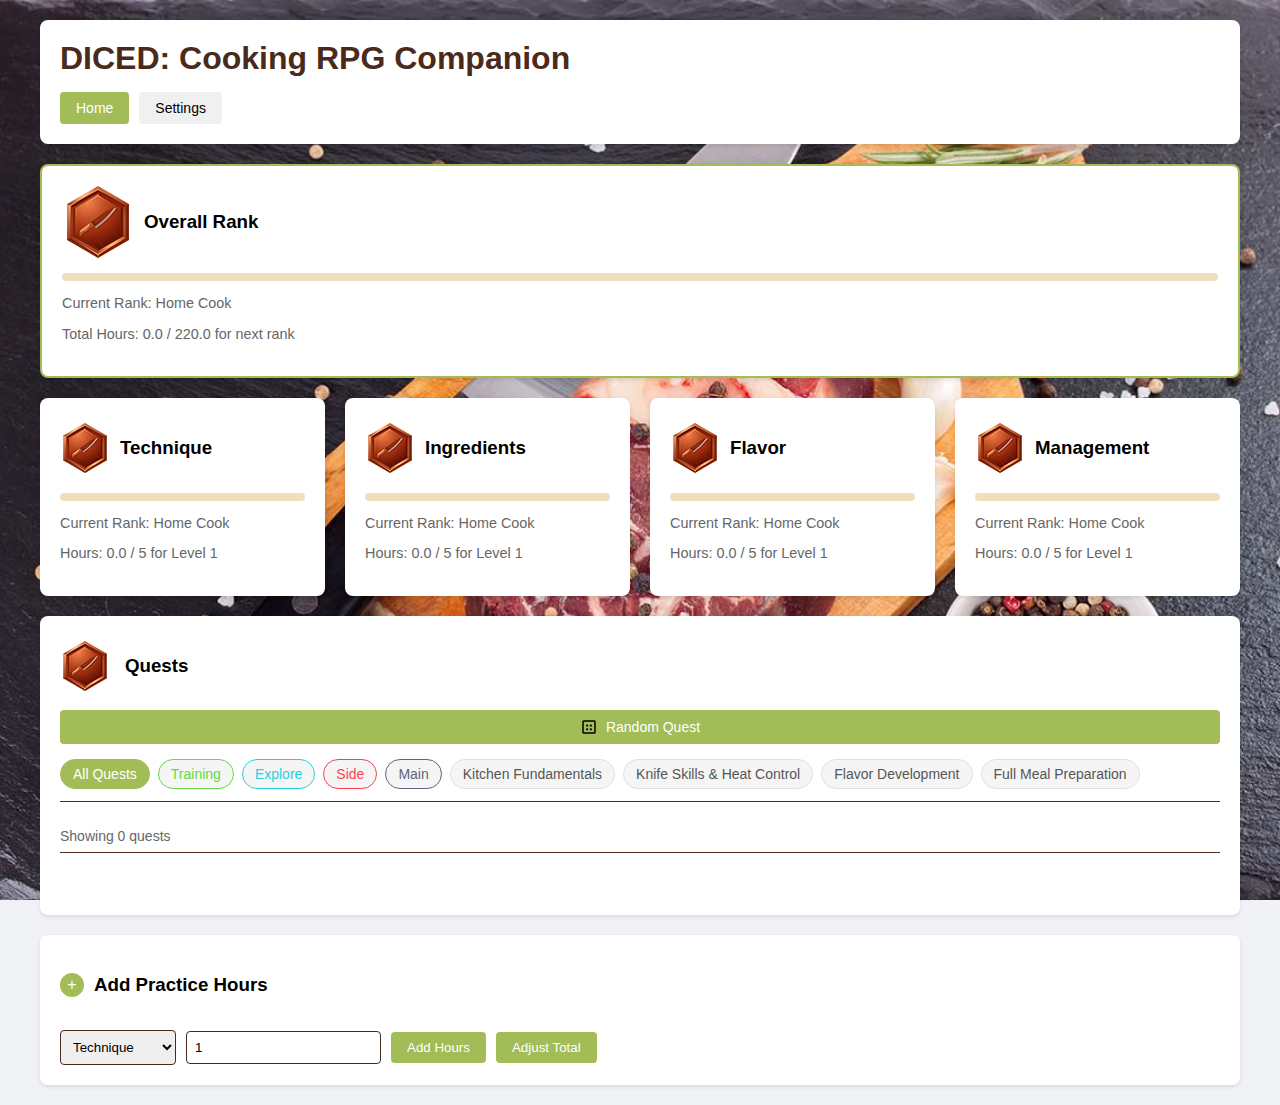
==== index.html @ c658031e "Update index.html" ====
<!DOCTYPE html>
<html lang="en">
<head>
    <meta charset="UTF-8">
    <meta name="viewport" content="width=device-width, initial-scale=1.0">
    <title>DICED: Cooking RPG Companion</title>
    <link rel="stylesheet" href="styles.css">
    <link rel="stylesheet" href="new-styles.css">
    <link rel="manifest" href="manifest.json">
    <meta name="theme-color" content="#A2BC58">
    <meta name="apple-mobile-web-app-capable" content="yes">
    <meta name="apple-mobile-web-app-status-bar-style" content="black-translucent">
</head>
<body>
    <!-- Main Container (Home Page) -->
    <div id="main-container" class="page-container">
        <div class="dashboard">
            <div class="header">
                <h1>DICED: Cooking RPG Companion</h1>
                <!-- Mobile Menu Toggle -->
                <div class="menu-toggle" id="menu-toggle">
                    <svg xmlns="http://www.w3.org/2000/svg" viewBox="0 0 24 24" width="24" height="24">
                        <path d="M3 18h18v-2H3v2zm0-5h18v-2H3v2zm0-7v2h18V6H3z"></path>
                    </svg>
                </div>
                <nav class="main-nav">
                    <button id="nav-home" class="nav-button active" data-route="home">Home</button>
                    <button id="nav-settings" class="nav-button" data-route="settings">Settings</button>
                </nav>
            </div>

            <div class="overall-rank-card">
                <div class="attribute-header">
                    <div class="attribute-icon-overall"></div>
                    <h3>Overall Rank</h3>
                </div>
                <div class="progress-bar">
                    <div class="progress-fill" style="width: 0%"></div>
                </div>
                <div class="stats">
                    <p>Current Rank: <span id="overall-rank">Home Cook (Bronze)</span></p>
                    <p>Total Hours: <span id="overall-hours">0</span> / <span id="overall-next-rank">220</span> for next rank</p>
                </div>
            </div>

            <div class="attributes-grid">
                <div class="attribute-card">
                    <div class="attribute-header">
                        <div class="attribute-icon"></div>
                        <h3>Technique</h3>
                    </div>
                    <div class="progress-bar">
                        <div class="progress-fill" style="width: 25%"></div>
                    </div>
                    <div class="stats">
                        <p>Current Rank: Home Cook</p>
                        <p>Hours: <span id="technique-hours">0</span> / <span id="technique-next-level">5</span> for Level <span id="technique-level">1</span></p>
                    </div>
                </div>

                <div class="attribute-card">
                    <div class="attribute-header">
                        <div class="attribute-icon"></div>
                        <h3>Ingredients</h3>
                    </div>
                    <div class="progress-bar">
                        <div class="progress-fill" style="width: 15%"></div>
                    </div>
                    <div class="stats">
                        <p>Current Rank: Home Cook</p>
                        <p>Hours: <span id="ingredients-hours">0</span> / <span id="ingredients-next-level">5</span> for Level <span id="ingredients-level">1</span></p>
                    </div>
                </div>

                <div class="attribute-card">
                    <div class="attribute-header">
                        <div class="attribute-icon"></div>
                        <h3>Flavor</h3>
                    </div>
                    <div class="progress-bar">
                        <div class="progress-fill" style="width: 35%"></div>
                    </div>
                    <div class="stats">
                        <p>Current Rank: Home Cook</p>
                        <p>Hours: <span id="flavor-hours">0</span> / <span id="flavor-next-level">5</span> for Level <span id="flavor-level">1</span></p>
                    </div>
                </div>

                <div class="attribute-card">
                    <div class="attribute-header">
                        <div class="attribute-icon"></div>
                        <h3>Management</h3>
                    </div>
                    <div class="progress-bar">
                        <div class="progress-fill" style="width: 45%"></div>
                    </div>
                    <div class="stats">
                        <p>Current Rank: Home Cook</p>
                        <p>Hours: <span id="management-hours">0</span> / <span id="management-next-level">5</span> for Level <span id="management-level">1</span></p>
                    </div>
                </div>
            </div>
            
            <!-- Quest System -->
            <div id="quest-system">
                <div class="quest-card">
                    <div class="attribute-header">
                        <div class="attribute-icon quest-emblem"></div>
                        <h3>Quests</h3>
                        <div class="button-group">
                            <button id="random-quest" class="quest-button primary">
                                <svg xmlns="http://www.w3.org/2000/svg" viewBox="0 0 24 24" width="18" height="18" class="button-svg-icon">
                                    <path d="M5 3h14a2 2 0 0 1 2 2v14a2 2 0 0 1-2 2H5a2 2 0 0 1-2-2V5a2 2 0 0 1 2-2zm0 2v14h14V5H5zm4.5 6.5a1.5 1.5 0 1 1 0-3 1.5 1.5 0 0 1 0 3zm5 0a1.5 1.5 0 1 1 0-3 1.5 1.5 0 0 1 0 3zm-5 5a1.5 1.5 0 1 1 0-3 1.5 1.5 0 0 1 0 3zm5 0a1.5 1.5 0 1 1 0-3 1.5 1.5 0 0 1 0 3z"/>
                                </svg>
                                Random Quest
                            </button>
                        </div>
                    </div>
                    <div id="quest-filters" class="filter-container"></div>
                    <div class="content">
                        <div id="quest-list" class="quest-grid">
                            <!-- Quest list will be populated here -->
                            <div class="loading-spinner">Loading quests...</div>
                        </div>
                    </div>
                </div>
            </div>
            
            <div class="add-hours-card">
                <div class="attribute-header">
                    <div class="attribute-icon-else">+</div>
                    <h3>Add Practice Hours</h3>
                </div>
                <div class="input-section">
                    <select id="attribute-select">
                        <option value="technique">Technique</option>
                        <option value="ingredients">Ingredients</option>
                        <option value="flavor">Flavor</option>
                        <option value="management">Management</option>
                    </select>
                    <input type="number" id="hours-input" min="0.5" step="0.5" value="1">
                    <button id="add-hours-button">Add Hours</button>
                    <button id="adjust-hours-button">Adjust Total</button>
                </div>
            </div>
        </div>
    </div>
    
    <!-- Quest Detail Container (Quest Detail Page) -->
    <div id="quest-detail-container" class="page-container hidden">
        <!-- Back button -->
    <div class="back-nav">
        <button id="universal-back-button" class="nav-button">
            <svg viewBox="0 0 24 24" width="24" height="24">
                <path d="M20 11H7.83l5.59-5.59L12 4l-8 8 8 8 1.41-1.41L7.83 13H20v-2z"></path>
            </svg>
            Back
        </button>
    </div>
        <!-- Add breadcrumbs -->
    <div class="breadcrumbs">
        <a href="#home">Home</a> > 
        <span>Quest: <span id="current-quest-name"></span></span>
    </div>
        <!-- Quest detail content will be dynamically loaded here -->
        <div id="current-quest"></div>
        <div class="loading-spinner">Loading quest details...</div>
    </div>
    
    <!-- Settings Container (Settings Page) -->
    <!-- Updated settings container -->
<div id="settings-container" class="page-container hidden">
    <!-- Back button -->
    <div class="back-nav">
        <button id="universal-back-button" class="nav-button">
            <svg viewBox="0 0 24 24" width="24" height="24">
                <path d="M20 11H7.83l5.59-5.59L12 4l-8 8 8 8 1.41-1.41L7.83 13H20v-2z"></path>
            </svg>
            Back
        </button>
    </div>
    
    <!-- Breadcrumbs -->
    <div class="breadcrumbs">
        <a href="#home">Home</a> > 
        <span>Settings</span>
    </div>
    
    <!-- Settings content -->
    <div id="settings-content" class="settings-container">
        <div class="settings-header">
            <h2>Settings</h2>
        </div>
        
        <div class="settings-section">
            <h3>Data Management</h3>
            <div class="settings-options">
                <div class="settings-option">
                    <button id="export-data-button" class="settings-button">
                        <svg viewBox="0 0 24 24" width="24" height="24">
                            <path d="M19 9h-4V3H9v6H5l7 7 7-7zM5 18v2h14v-2H5z"></path>
                        </svg>
                        Export Data
                    </button>
                    <p>Save your progress and quests to a file</p>
                </div>
                
                <div class="settings-option">
                    <button id="import-data-button" class="settings-button">
                        <svg viewBox="0 0 24 24" width="24" height="24">
                            <path d="M9 16h6v-6h4l-7-7-7 7h4v6zm-4 2h14v2H5v-2z"></path>
                        </svg>
                        Import Data
                    </button>
                    <p>Load your progress from a backup file</p>
                </div>
                
                <div class="settings-option danger-zone">
                    <button id="reset-data-button" class="settings-button danger">
                        <svg viewBox="0 0 24 24" width="24" height="24">
                            <path d="M6 19c0 1.1.9 2 2 2h8c1.1 0 2-.9 2-2V7H6v12zM19 4h-3.5l-1-1h-5l-1 1H5v2h14V4z"></path>
                        </svg>
                        Reset All Data
                    </button>
                    <p>WARNING: This will delete all your progress</p>
                </div>
            </div>
        </div>
        
        <div class="settings-section">
            <h3>About</h3>
            <div class="settings-about">
                <div id="version-info" class="settings-info-item">
                    <h4>DICED: Cooking RPG Companion</h4>
                    <p>Version 1.0.0</p>
                </div>
                
                <div id="version-details" class="version-details hidden">
                    <p>A companion app for tracking your cooking RPG progress.</p>
                    <p>Track your cooking skills, complete quests, and level up your culinary expertise!</p>
                    <p>Made with ❤️ by culinary enthusiasts.</p>
                </div>
            </div>
        </div>
    </div>
    
    <!-- Loading spinner -->
    <div class="loading-spinner">Loading settings...</div>
</div>
    
    <!-- Notification Container -->
    <div id="notification-container" class="notification-container"></div>

    <!-- Core Data -->
    <script src="data.js"></script>
    
    <!-- Services -->
    <script src="ConfigService.js"></script>
    <script src="StateService.js"></script>
    <script src="QuestService.js"></script>
    <script src="NotificationService.js"></script>
    <script src="TemplateService.js"></script>
    
    <!-- Views -->
    <script src="QuestListView.js"></script>
    <script src="QuestDetailView.js"></script>
    <script src="AttributeView.js"></script>
    
    <!-- Controllers -->
    <script src="QuestController.js"></script>
    <script src="Router.js"></script>
    
    <!-- Application Entry Point -->
    <script src="main.js"></script>
    
    <!-- Initialize the app -->
    <script>
        document.addEventListener('DOMContentLoaded', () => {
            // Initialize the app controller
            appController.initialize();
            
            // Add event listeners for navigation
            document.getElementById('nav-home')?.addEventListener('click', () => {
                router.navigate('home');
            });
            
            document.getElementById('nav-settings')?.addEventListener('click', () => {
                router.navigate('settings');
            });
        });
    </script>
</body>
</html>
---- styles.css ----
:root {
    --primary-color: #A2BC58;
    --secondary-color: #F1DEBD;
    --border-color: #4A2A1B;
    --notification-bg: rgba(162, 188, 88, 0.95);
    --notification-text: #fff;
}

body {
    font-family: Arial, sans-serif;
    margin: 0;
    padding: 20px;
    background-image: url('./assets/header-bg.jpg');
    background-attachment: fixed;
    background-size: cover;
    background-position: center;
    background-repeat: no-repeat;
    background-color: #f0f2f5;
}

.dashboard {
    max-width: 1200px;
    margin: 0 auto;
    width: 100%
}

#quest-system {
    width: 100%;
}

.header {
    background-color: white;
    padding: 20px;
    border-radius: 8px;
    box-shadow: 0 2px 4px rgba(0,0,0,0.1);
    margin-bottom: 20px;
}

.header h1 {
    position: relative;
    z-index: 1;
    color: #4A2A1B;
    text-shadow: 1px 1px 3px rgba(255, 255, 255, 0.7);
    margin: 0;
}

.overall-rank-card {
    background-color: white;
    padding: 20px;
    border-radius: 8px;
    box-shadow: 0 2px 4px rgba(0,0,0,0.1);
    margin-bottom: 20px;
    border: 2px solid var(--primary-color);
}

.attributes-grid {
    display: grid;
    grid-template-columns: repeat(auto-fit, minmax(250px, 1fr));
    gap: 20px;
    margin-bottom: 20px;
}

.attribute-card {
    background-color: white;
    padding: 20px;
    border-radius: 8px;
    box-shadow: 0 2px 4px rgba(0,0,0,0.1);
}

.attribute-header {
    display: flex;
    align-items: center;
    gap: 10px;
    margin-bottom: 15px;
}

.attribute-icon {
    width: 50px;
    height: 50px;
    background-image: url('./assets/icon-50x50.png');
    display: flex;
    align-items: center;
    justify-content: center;
    color: white;
}

.attribute-icon-overall {
    width: 72px;
    height: 72px;
    background-image: url('./assets/icon-72x72.png');
    display: fixed;
    align-items: center;
    justify-content: center;
    color: white;
}

.attribute-icon-else {
    width: 24px;
    height: 24px;
    background-color: var(--primary-color);
    border-radius: 50%;
    display: flex;
    align-items: center;
    justify-content: center;
    color: white;
}

.progress-bar {
    width: 100%;
    height: 8px;
    background-color: var(--secondary-color);
    border-radius: 4px;
    margin: 10px 0;
    overflow: hidden;
}

.progress-fill {
    height: 100%;
    background-color: var(--primary-color);
    transition: width 0.3s ease;
}

.stats {
    font-size: 0.9em;
    color: #666;
}

.quest-icon {
    width: 50px;
    height: 50px;
    background-image: url('./assets/icon-50x50.png');
    display: flex;
    align-items: center;
    justify-content: center;
    color: white;
}

.quest-emblem {
    width: 50px;
    height: 50px;
    background-image: url('./assets/icon-50x50.png');
    display: flex;
    align-items: center;
    justify-content: center;
}

.add-hours-card {
    background-color: white;
    padding: 20px;
    border-radius: 8px;
    box-shadow: 0 2px 4px rgba(0,0,0,0.1);
    margin-top: 20px;
}

.add-hours-card .input-section {
    display: flex;
    gap: 10px;
    align-items: center;
    flex-wrap: wrap;
}

.add-hours-card input,
.add-hours-card select {
    padding: 8px;
    border: 1px solid var(--border-color);
    border-radius: 4px;
}

.add-hours-card button {
    padding: 8px 16px;
    background-color: var(--primary-color);
    color: white;
    border: none;
    border-radius: 4px;
    cursor: pointer;
}

.add-hours-card button:hover {
    opacity: 0.9;
}

.gated-warning {
    color: #e67e22;
    font-size: 0.8em;
    margin-top: 8px;
    padding: 4px;
    background-color: #fff3e0;
    border-radius: 4px;
}

@media (max-width: 768px) {
    .attributes-grid {
        grid-template-columns: 1fr;
    }
    
    .add-hours-card .input-section {
        flex-direction: column;
        align-items: stretch;
    }
}

/* Quest System Styles */
#quest-list {
    width: 100%;
    display: block;
}

.quest-card {
    background-color: white;
    padding: 20px;
    border-radius: 8px;
    box-shadow: 0 2px 4px rgba(0,0,0,0.1);
    margin-bottom: 20px;
}

.quest-card .header {
    display: none;
}

.quest-card .attribute-header {
    display: flex;
    align-items: center;
    width: 100%;
    margin-bottom: 15px;
    padding: 0;
    background: none;
    box-shadow: none;
}

.quest-card .attribute-header h3 {
    margin-right: auto;
    flex-shrink: 0;
}

.quest-card .attribute-header .button-group {
    display: flex;
    gap: 10px;
    margin-left: auto;
}

.quest-card .attribute-header {
    flex-wrap: wrap;
    gap: 15px;
}

.quest-card .attribute-header h3 {
    display: inline-flex;
    align-items: center;
    margin-right: 0;
}

.quest-card .attribute-header .button-group {
    margin-left: 0;
    width: 100%;
    order: 2;
    justify-content: space-between;
}

.quest-card .attribute-header .button-group .quest-button {
    flex-grow: 1;
    text-align: center;
    justify-content: center;
}

.quest-card .header:before {
    display: none;
}

.quest-card .button-group {
    display: flex;
    gap: 10px;
}

.quest-button {
    display: flex;
    align-items: center;
    gap: 8px;
    padding: 8px 16px;
    border-radius: 4px;
    border: none;
    cursor: pointer;
    font-size: 14px;
    transition: background-color 0.2s;
}

.quest-button.primary {
    background-color: var(--primary-color);
    color: white;
}

.quest-button.secondary {
    background-color: #f0f0f0;
    color: #333;
}

.quest-button:hover {
    opacity: 0.9;
}

.quest-icon {
    fill: currentColor;
}

.quest-grid {
    display: grid;
  grid-template-columns: repeat(auto-fill, minmax(300px, 1fr));
  gap: 20px; /* Increase gap between cards */
  width: 100%;
  padding: 10px 0; /* Add some vertical padding */
}

.quest-item {
  width: 100%;
  box-sizing: border-box;
  padding: 16px; /* Increase internal padding */
  border-radius: 8px; /* Rounded corners */
  transition: transform 0.2s, box-shadow 0.2s;
  border: 1px solid #ddd;
  height: 100%; /* Make all cards same height in row */
  display: flex;
  flex-direction: column;
}

/* Quest type color indicators */
.quest-item {
    width: 100%;
    position: relative;
    padding-top: 6px;
    overflow: hidden;
}

.quest-type-banner {
    position: absolute;
    top: 0;
    left: 0;
    right: 0;
    height: 6px;
}

.quest-content {
    padding: 12px 8px;
  flex-grow: 1; /* Allow content to expand */
  display: flex;
  flex-direction: column;
}

.quest-content h4 {
  margin-top: 0;
  margin-bottom: 12px;
  font-size: 18px;
  color: #4A2A1B;
}

.quest-content p {
  margin-bottom: 16px;
  flex-grow: 1; /* Push details to bottom */
  color: #666;
}

.quest-type-banner-large {
    height: 8px;
  margin: -20px -20px 16px -20px; /* Adjust margins to match padding */
  border-top-left-radius: 8px;
  border-top-right-radius: 8px;
}

.quest-type-text {
    font-weight: 600;
}

/* Update the filter button colors to match quest types */
.filter-button[data-type="Training"] {
    border-color: #64D949;
    color: #64D949;
}
.filter-button[data-type="Training"].active {
    background-color: #64D949;
    color: white;
}

.filter-button[data-type="Main"] {
    border-color: #5F647C;
    color: #5F647C;
}
.filter-button[data-type="Main"].active {
    background-color: #5F647C;
    color: white;
}

.filter-button[data-type="Side"] {
    border-color: #FE3E53;
    color: #FE3E53;
}
.filter-button[data-type="Side"].active {
    background-color: #FE3E53;
    color: white;
}

.filter-button[data-type="Explore"] {
    border-color: #23D2E2;
    color: #23D2E2;
}
.filter-button[data-type="Explore"].active {
    background-color: #23D2E2;
    color: white;
}

.quest-item:hover {
    background-color: #f5f5f5;
    transform: translateY(-3px);
  box-shadow: 0 4px 8px rgba(0,0,0,0.1);
}

.quest-details {
  background-color: white;
  border: 1px solid var(--border-color);
  border-radius: 8px;
  padding: 20px;
  width: 100%;
  box-sizing: border-box;
  display: flex;
  flex-direction: column;
  gap: 16px;
}

.quest-details span {
  font-size: 14px;
  color: #555;
  padding: 3px 6px;
  background-color: #f5f5f5;
  border-radius: 4px;
}

/* Quest header in detail view */
.quest-header {
  display: flex;
  justify-content: space-between;
  align-items: flex-start;
  flex-wrap: wrap;
  gap: 16px;
  width: 100%;
}

.quest-header h4 {
  margin-top: 0;
  margin-bottom: 8px;
  font-size: 24px;
  color: #4A2A1B;
}

/* Fix the container that holds the expanded view */
#current-quest {
  width: 100%;
  box-sizing: border-box;
}

/* Fix action buttons */
.quest-details .mt-6 {
  margin-top: 24px;
  display: flex;
  justify-content: space-between;
  width: 100%;
}

.quest-dice-required {
  background-color: #fff3e0;
  color: #e67e22;
  padding: 12px;
  border-radius: 8px;
  display: flex;
  align-items: center;
  gap: 8px;
  font-size: 14px;
}

.quest-focus-grid {
    display: grid;
  grid-template-columns: repeat(auto-fit, minmax(200px, 1fr));
  gap: 16px;
  margin-top: 16px;
  width: 100%;
}

.focus-box {
    padding: 16px;
  border-radius: 8px;
  box-shadow: 0 2px 4px rgba(0,0,0,0.05);
}

.focus-box.primary {
    background-color: #e3f2fd;
}

.focus-box.secondary {
    background-color: #f1f8e9;
}

.hidden {
    display: none;
}

@media (max-width: 768px) {
    .quest-card .header {
        flex-direction: column;
        align-items: stretch;
        gap: 10px;
    }
    
    .quest-focus-grid {
        grid-template-columns: 1fr;
    }
}

.quest-item.completed {
    border-left: 3px solid #A2BC58;
}

.completion-badge {
    display: flex;
    align-items: center;
    gap: 4px;
    color: #ffffff;
    background-color: #a2bc58;
    padding: 4px 8px;
    border-radius: 12px;
    font-size: 12px;
}

.completion-count {
    color: #A2BC58;
    font-weight: 600;
}

.completed-text {
    color: #0E7C7B;
    font-size: 0.9em;
}

/* Quest filter styles */
.filter-container {
    width: 100%;
    display: flex;
    flex-wrap: wrap;
    gap: 8px;
    margin-bottom: 16px;
    padding-bottom: 12px;
    border-bottom: 1px solid var(--border-color);
}

.filter-button {
    padding: 6px 12px;
    background-color: #f5f5f5;
    border: 1px solid #e0e0e0;
    border-radius: 16px;
    font-size: 14px;
    color: #555;
    cursor: pointer;
    transition: all 0.2s;
}

.filter-button:hover {
    background-color: #e8e8e8;
}

.filter-button.active {
    background-color: var(--primary-color);
    border-color: var(--primary-color);
    color: white;
}

.empty-state {
    text-align: center;
    padding: 30px;
    color: #666;
    font-style: italic;
}

/* Compact Quest List Styles */
.quest-list-header {
    display: block;
    margin-bottom: 12px;
    padding-bottom: 8px;
    border-bottom: 1px solid var(--border-color);
    text-align: left;
}

.quest-list-counts {
    font-size: 14px;
    color: #666;
    display: block;
    width: 100%;
}

.quest-list-compact {
    display: block;
    /*flex-direction: column;*/
    gap: 8px;
    width: 100%;
}

.quest-list-item {
    width: 100%;
    box-sizing: border-box;
    border: 1px solid var(--border-color);
    border-radius: 6px;
    margin-bottom: 8px;
    overflow: hidden;
    background-color: white;
    transition: all 0.3s ease;
}

.quest-list-item.expanded {
    box-shadow: 0 4px 6px rgba(0, 0, 0, 0.1);
}

.quest-item-header {
    display: flex;
    cursor: pointer;
    transition: background-color 0.2s;
}

.quest-item-header:hover {
    background-color: #f5f5f5;
}

.quest-details-expanded {
    padding: 16px;
    border-top: 1px solid var(--border-color);
    background-color: #f9fafb;
}

.quest-list-item .quest-item-color {
    width: 6px;
    min-height: 100%;
}

.quest-list-item:hover {
    border-color: var(--primary-color);
    box-shadow: 0 2px 4px rgba(0,0,0,0.05);
}

.quest-list-item.completed {
    background-color: #f9fafb;
}

.quest-item-content {
    flex: 1;
    padding: 10px 12px;
    display: flex;
    flex-direction: column;
    gap: 4px;
}

.quest-item-main {
    display: flex;
    justify-content: space-between;
    align-items: center;
}

.quest-item-name {
    font-weight: 600;
    font-size: 15px;
}

.quest-item-type {
    font-size: 12px;
    padding: 2px 8px;
    border-radius: 10px;
    background-color: #f3f4f6;
    color: #666;
}

.quest-item-details {
    display: flex;
    align-items: center;
    gap: 8px;
    font-size: 12px;
    color: #666;
}

.quest-dice-pill,
.quest-completion-pill {
    display: inline-flex;
    align-items: center;
    font-size: 11px;
    padding: 2px 6px;
    border-radius: 10px;
}

.quest-dice-pill {
    background-color: #fff3e0;
    color: #e67e22;
}

.quest-completion-pill {
    background-color: #e6f7ef;
    color: #10b981;
}

.see-more-container {
    text-align: center;
    margin-top: 16px;
    padding-top: 12px;
    border-top: 1px solid var(--border-color);
    width: 100%;
}

.see-more-button {
    background-color: #f9fafb;
    border: 1px solid var(--border-color);
    padding: 8px 16px;
    border-radius: 20px;
    font-size: 14px;
    color: #666;
    cursor: pointer;
    transition: all 0.2s;
}

.see-more-button:hover {
    background-color: #f3f4f6;
    color: #333;
}

.notification {
    position: fixed;
    bottom: 20px;
    right: 20px;
    padding: 15px 25px;
    background-color: var(--notification-bg);
    color: var(--notification-text);
    border-radius: 8px;
    box-shadow: 0 2px 10px rgba(0,0,0,0.1);
    z-index: 1000;
    animation: slideIn 0.3s ease-out;
}

@keyframes slideIn {
    from {
        transform: translateY(100%);
        opacity: 0;
    }
    to {
        transform: translateY(0);
        opacity: 1;
    }
}

/* Quest Completion Styles */
.quest-completion {
    background-color: white;
    padding: 20px;
    border-radius: 8px;
    border: 2px solid var(--primary-color);
}

.completion-assessment {
    margin: 20px 0;
}

.completion-options {
    display: flex;
    flex-direction: column;
    gap: 12px;
    margin-top: 15px;
}

.completion-option {
    display: flex;
    align-items: center;
    padding: 10px;
    border: 1px solid #ddd;
    border-radius: 6px;
    cursor: pointer;
}

.completion-option:hover {
    background-color: #f9f9f9;
}

.completion-option input {
    margin-right: 10px;
}

.completion-notes {
width: 100%; /* Take full width of parent */
box-sizing: border-box; / Include padding and border in width calculation */
}

.completion-notes textarea {
width: 100%; /* Fill entire width of parent container */
max-width: 100%; /* Prevent horizontal overflow */
min-height: 100px; /* Consistent minimum height */
box-sizing: border-box; /* Include padding and border in width calculation */
padding: 10px;
border: 1px solid #ddd;
border-radius: 6px;
resize: vertical; /* Allow vertical resizing */
overflow-x: hidden; /* Prevent horizontal scrolling */
word-wrap: break-word; /* Wrap long words */
}

.completion-actions {
    display: flex;
    justify-content: space-between;
    margin-top: 20px;
}

/* Cooking Mode Styles */
.cooking-mode {
    background-color: white;
    padding: 20px;
    border-radius: 8px;
    border: 2px solid var(--primary-color);
}

.cooking-header {
    margin-bottom: 20px;
}

.roll-results {
    background-color: #f9f9f9;
    padding: 15px;
    border-radius: 6px;
    margin-bottom: 20px;
}

.roll-results ul {
    margin: 10px 0 0;
    padding-left: 20px;
}

.cooking-steps {
    display: flex;
    flex-direction: column;
    gap: 20px;
    margin: 20px 0;
}

.cooking-step {
    padding: 15px;
    border: 1px solid #ddd;
    border-radius: 6px;
    background-color: #f9f9f9;
}

.cooking-step h4 {
    margin-top: 0;
    margin-bottom: 10px;
    color: var(--border-color);
}

.cooking-step ul {
    margin: 0;
    padding-left: 20px;
}

.cooking-actions {
    display: flex;
    justify-content: space-between;
    margin-top: 20px;
}

/* Quest Reflection Styles */
.quest-reflection {
    background-color: white;
    padding: 20px;
    border-radius: 8px;
    border: 2px solid var(--primary-color);
}

.quest-rewards, .newly-unlocked {
    margin: 20px 0;
    padding: 15px;
    background-color: #f9f9f9;
    border-radius: 6px;
}

.quest-rewards h4, .newly-unlocked h4 {
    margin-top: 0;
    margin-bottom: 10px;
    color: var(--border-color);
}

.reflection-actions {
    display: flex;
    justify-content: center;
    margin-top: 30px;
}

/* Dice Features */
.dice-roll-section {
    margin: 20px 0;
    padding: 15px;
    background-color: #f9f9f9;
    border-radius: 6px;
    border: 1px dashed var(--primary-color);
}

.dice-roll-section h4 {
    margin-top: 0;
    margin-bottom: 10px;
    color: var(--border-color);
}

.dice-results {
    list-style-type: none;
    padding: 0;
    margin: 10px 0 0;
}

.dice-results li {
    padding: 8px 0;
    border-bottom: 1px solid #eee;
}

.dice-results li:last-child {
    border-bottom: none;
}

.dice-required {
    display: inline-flex;
    align-items: center;
    font-size: 11px;
    padding: 2px 6px;
    border-radius: 10px;
    background-color: #fff3e0;
    color: #e67e22;
    margin-left: 8px;
}

/* Enhanced quest detail styles */
.detailed-quest-content {
  margin-top: 20px;
  border-top: 1px solid #e0e0e0;
  padding-top: 20px;
}

.quest-section {
  margin-bottom: 24px;
  border: 1px solid #e0e0e0;
  border-radius: 8px;
  overflow: hidden;
}

.section-header {
  background-color: #f5f5f5;
  padding: 12px 16px;
  font-size: 16px;
  margin: 0;
  cursor: pointer;
  position: relative;
  display: flex;
  align-items: center;
  justify-content: space-between;
}

.section-header::after {
  content: "▼";
  font-size: 12px;
  transition: transform 0.3s;
}

.section-header.collapsed::after {
  transform: rotate(-90deg);
}

.section-content {
  padding: 16px;
  border-top: 1px solid #e0e0e0;
  max-height: 800px;
  overflow: auto;
  transition: max-height 0.3s, opacity 0.3s;
}

.section-content.collapsed {
  max-height: 0;
  padding: 0 16px;
  opacity: 0;
  overflow: hidden;
}

.objective-list li,
.equipment-list li,
.tips-list li {
  margin-bottom: 8px;
}

.content-section {
  margin-bottom: 20px;
}

.content-section-title {
  font-size: 18px;
  font-weight: 600;
  margin-bottom: 12px;
  color: var(--primary-color);
}

.content-subsection {
  margin-bottom: 16px;
  padding-left: 16px;
  border-left: 3px solid #e0e0e0;
}

.subsection-title {
  font-size: 16px;
  margin-bottom: 8px;
  font-weight: 600;
}

.subsection-content {
  line-height: 1.5;
}

.exercise {
  background-color: #f9f9f9;
  border-radius: 6px;
  padding: 16px;
  margin-bottom: 16px;
}

.exercise-title {
  font-size: 16px;
  margin-bottom: 12px;
}

.exercise-steps {
  padding-left: 24px;
}

.exercise-steps li {
  margin-bottom: 8px;
}

.checklist {
  display: flex;
  flex-direction: column;
  gap: 8px;
}

.checklist-item {
  display: flex;
  align-items: center;
  gap: 8px;
}

.checklist-checkbox {
  width: 18px;
  height: 18px;
}

/* Cooking mode enhancements */
.cooking-steps-container {
  display: flex;
  margin: 24px 0;
  border: 1px solid #e0e0e0;
  border-radius: 8px;
  overflow: hidden;
}

.cooking-steps-nav {
  width: 30%;
  min-width: 180px;
  background-color: #f5f5f5;
  border-right: 1px solid #e0e0e0;
}

.step-nav-item {
  padding: 16px;
  border-bottom: 1px solid #e0e0e0;
  display: flex;
  align-items: center;
  gap: 12px;
  cursor: pointer;
  transition: background-color 0.2s;
}

.step-nav-item:hover {
  background-color: #ebebeb;
}

.step-nav-item.active {
  background-color: #e0e0e0;
  font-weight: 600;
}

.step-number {
  width: 28px;
  height: 28px;
  background-color: var(--primary-color);
  color: white;
  border-radius: 50%;
  display: flex;
  align-items: center;
  justify-content: center;
  font-weight: 600;
}

.cooking-steps-content {
  flex: 1;
  padding: 20px;
}

.cooking-step {
  animation: fadeIn 0.3s;
}

.step-instructions {
  margin: 20px 0;
}

.instruction-item {
  display: flex;
  align-items: flex-start;
  gap: 12px;
  margin-bottom: 16px;
}

.instruction-checkbox {
  margin-top: 4px;
}

.instruction-text {
  flex: 1;
}

.next-step-button,
.prev-step-button {
  margin-top: 16px;
}

/* Completion screen enhancements */
.completion-checklist {
  margin: 24px 0;
  background-color: #f9f9f9;
  padding: 16px;
  border-radius: 8px;
}

.checklist-review {
  display: flex;
  flex-direction: column;
  gap: 12px;
  margin-top: 16px;
}

.checklist-review-item {
  display: flex;
  align-items: center;
  gap: 8px;
}

@keyframes fadeIn {
  from { opacity: 0; }
  to { opacity: 1; }
}

.quest-screen-actions {
display: flex;
justify-content: space-between;
align-items: center;
margin-top: 20px;
width: 100%;
}
/* Ensure buttons have consistent styling */
.quest-screen-actions .quest-button.secondary {
background-color: #f0f0f0;
color: #333;
padding: 8px 16px;
border-radius: 4px;
border: none;
cursor: pointer;
font-size: 14px;
transition: background-color 0.2s;
}
.quest-screen-actions .quest-button.primary {
background-color: var(--primary-color);
color: white;
padding: 8px 16px;
border-radius: 4px;
border: none;
cursor: pointer;
font-size: 14px;
transition: background-color 0.2s;
}

@media (max-width: 768px) {
.cooking-steps-container {
flex-direction: column; / Stack steps vertically */
}

.cooking-steps-nav {
    width: 100%; /* Full width for navigation */
    border-right: none; /* Remove right border */
    border-bottom: 1px solid #e0e0e0; /* Add bottom border for separation */
    display: flex;
    flex-wrap: wrap; /* Allow steps to wrap if many */
    max-height: none; /* Remove any height restrictions */
}

.step-nav-item {
    flex: 1 1 auto; /* Allow items to grow and wrap */
    min-width: 150px; /* Minimum width for touch targets */
    border-bottom: 1px solid #e0e0e0;
}

.cooking-steps-content {
    width: 100%; /* Full width for content */
    padding: 15px; /* Adjust padding for mobile */
}

.cooking-step {
    padding: 10px; /* Slightly less padding on mobile */
}

.stage-filter.disabled {
            opacity: 0.5;
            cursor: not-allowed;
            background-color: #f0f0f0;
            color: #888;
            border-color: #ccc;
}
---- new-styles.css ----
/* new-styles.css */
/* Additional styles for the enhanced multi-page application */

/* ===== Page Container Styles ===== */
.page-container {
    display: block;
    width: 100%;
    transition: opacity 0.3s ease;
}

.page-container.hidden {
    display: none;
}

/* ===== Navigation Styles ===== */
.main-nav {
    display: flex;
    margin-top: 15px;
    gap: 10px;
}

.nav-button {
    padding: 8px 16px;
    border: none;
    background-color: #f0f0f0;
    border-radius: 4px;
    cursor: pointer;
    font-size: 14px;
    transition: all 0.2s;
}

.nav-button:hover {
    background-color: #e0e0e0;
}

.nav-button.active {
    background-color: var(--primary-color);
    color: white;
}

/* ===== Quest Detail Page Styles ===== */
/* Header */
.quest-detail-header {
    position: relative;
    background-color: white;
    border-radius: 8px;
    box-shadow: 0 2px 4px rgba(0,0,0,0.1);
    margin-bottom: 20px;
    overflow: hidden;
}

.quest-detail-type-banner {
    height: 8px;
    width: 100%;
}

.quest-detail-header-content {
    padding: 20px;
}

.quest-detail-header h1 {
    margin: 15px 0 10px 0;
    color: #4A2A1B;
}

.quest-detail-meta {
    margin-top: 5px;
    color: #666;
    font-size: 14px;
}

.back-button {
    display: inline-flex;
    align-items: center;
    gap: 5px;
}

/* Detail Layout */
.quest-detail-body {
    display: flex;
    gap: 20px;
    flex-wrap: wrap;
}

/* Sidebar */
.quest-detail-sidebar {
    flex: 1;
    min-width: 250px;
    max-width: 300px;
}

.sidebar-section {
    background-color: white;
    border-radius: 8px;
    box-shadow: 0 2px 4px rgba(0,0,0,0.1);
    padding: 15px;
    margin-bottom: 15px;
}

.sidebar-section h3 {
    margin-top: 0;
    padding-bottom: 10px;
    border-bottom: 1px solid #eee;
    font-size: 16px;
}

.sidebar-actions {
    background-color: white;
    border-radius: 8px;
    box-shadow: 0 2px 4px rgba(0,0,0,0.1);
    padding: 15px;
    text-align: center;
}

.sidebar-actions button {
    width: 100%;
}

/* Main Content */
.quest-detail-main {
    flex: 3;
    min-width: 0;
    background-color: white;
    border-radius: 8px;
    box-shadow: 0 2px 4px rgba(0,0,0,0.1);
    overflow: hidden;
}

/* Tabs */
.quest-section-tabs {
    display: flex;
    flex-wrap: wrap;
    border-bottom: 1px solid #eee;
}

.section-tab {
    padding: 15px 20px;
    background: none;
    border: none;
    border-bottom: 3px solid transparent;
    cursor: pointer;
    font-size: 14px;
    font-weight: 600;
    transition: all 0.2s;
}

.section-tab:hover {
    background-color: #f5f5f5;
}

.section-tab.active {
    border-bottom-color: var(--primary-color);
    color: var(--primary-color);
}

/* Tab Content */
.quest-detail-tab-content {
    padding: 20px;
}

.tab-panel {
    display: none;
}

.tab-panel.active {
    display: block;
    animation: fadeIn 0.3s;
}

@keyframes fadeIn {
    from { opacity: 0; }
    to { opacity: 1; }
}

/* Panel Content Styles */
.objective-list li {
    margin-bottom: 10px;
}

.content-section {
    margin-bottom: 30px;
}

.content-section-title {
    color: var(--primary-color);
    margin-bottom: 15px;
}

.content-subsection {
    margin-bottom: 20px;
    padding-left: 15px;
    border-left: 3px solid #f0f0f0;
}

.subsection-title {
    font-weight: 600;
    margin-bottom: 10px;
}

.subsection-content {
    line-height: 1.6;
}

/* Exercise Styles */
.exercise {
    background-color: #f9f9f9;
    border-radius: 8px;
    padding: 15px;
    margin-bottom: 20px;
}

.exercise-title {
    margin-top: 0;
    margin-bottom: 15px;
}

.exercise-steps li {
    margin-bottom: 10px;
}

/* Tips List */
.tips-list li {
    margin-bottom: 10px;
}

/* Checklist */
.checklist {
    display: flex;
    flex-direction: column;
    gap: 10px;
}

.checklist-item {
    display: flex;
    align-items: flex-start;
    gap: 8px;
}

.checklist-checkbox {
    margin-top: 3px;
}

/* ===== Settings Page Styles ===== */
.settings-header {
    display: flex;
    justify-content: space-between;
    align-items: center;
    background-color: white;
    padding: 20px;
    border-radius: 8px;
    box-shadow: 0 2px 4px rgba(0,0,0,0.1);
    margin-bottom: 20px;
}

.settings-header h2 {
    margin: 0;
}

.settings-content {
    background-color: white;
    padding: 20px;
    border-radius: 8px;
    box-shadow: 0 2px 4px rgba(0,0,0,0.1);
}

.settings-section {
    margin-bottom: 30px;
}

.settings-section h3 {
    border-bottom: 1px solid #eee;
    padding-bottom: 10px;
    margin-bottom: 15px;
}

.settings-section button {
    margin-right: 10px;
    margin-bottom: 10px;
}

/* ===== Loading Spinner ===== */
.loading-spinner {
    display: flex;
    justify-content: center;
    align-items: center;
    padding: 30px;
    color: #666;
    font-style: italic;
}

.loading-spinner::after {
    content: "";
    width: 20px;
    height: 20px;
    border: 2px solid #ccc;
    border-top-color: var(--primary-color);
    border-radius: 50%;
    animation: spin 1s infinite linear;
    margin-left: 10px;
}

@keyframes spin {
    to { transform: rotate(360deg); }
}

/* ===== Notification System ===== */
.notification-container {
    position: fixed;
    bottom: 20px;
    right: 20px;
    z-index: 1000;
}

.notification {
    padding: 15px 20px;
    background-color: var(--notification-bg);
    color: var(--notification-text);
    border-radius: 8px;
    box-shadow: 0 2px 10px rgba(0,0,0,0.2);
    margin-top: 10px;
    animation: slideIn 0.3s ease-out;
    max-width: 400px;
}

.notification.success {
    background-color: #4CAF50;
}

.notification.warning {
    background-color: #FF9800;
}

.notification.error {
    background-color: #F44336;
}

@keyframes slideIn {
    from {
        transform: translateX(100%);
        opacity: 0;
    }
    to {
        transform: translateX(0);
        opacity: 1;
    }
}

/* ===== Responsive Styles ===== */
@media (max-width: 992px) {
    .quest-detail-body {
        flex-direction: column;
    }
    
    .quest-detail-sidebar {
        max-width: none;
    }
    
    .section-tab {
        padding: 12px 15px;
        font-size: 13px;
    }
}

@media (max-width: 768px) {
    .main-nav {
        margin-top: 10px;
    }
    
    .quest-detail-header h1 {
        font-size: 24px;
    }
    
    .section-tab {
        flex: 1;
        text-align: center;
        padding: 10px;
        font-size: 12px;
    }
    
    .quest-detail-tab-content {
        padding: 15px;
    }
}

@media (max-width: 480px) {
    .quest-detail-header-content {
        padding: 15px;
    }
    
    .section-tab {
        padding: 8px 4px;
        font-size: 11px;
    }
}

/* ===== Cooking Mode Styles ===== */
.cooking-mode {
    background-color: white;
    border-radius: 8px;
    box-shadow: 0 2px 4px rgba(0,0,0,0.1);
    padding: 20px;
    margin-bottom: 20px;
}

.cooking-header {
    border-bottom: 1px solid #eee;
    padding-bottom: 15px;
    margin-bottom: 20px;
    position: relative;
}

.cooking-header h2 {
    margin-top: 0;
    margin-bottom: 10px;
    color: var(--primary-color);
}

.roll-results {
    background-color: #f8f9fa;
    border-radius: 8px;
    padding: 15px;
    margin-bottom: 20px;
    border: 1px solid #e9ecef;
}

.roll-results h3 {
    margin-top: 0;
    margin-bottom: 10px;
    font-size: 18px;
    color: #4A2A1B;
}

.roll-results ul {
    list-style-type: none;
    padding: 0;
    margin: 0;
}

.roll-results li {
    padding: 8px 0;
    border-bottom: 1px solid #e9ecef;
}

.roll-results li:last-child {
    border-bottom: none;
}

.cooking-steps-container {
    display: flex;
    border: 1px solid #e9ecef;
    border-radius: 8px;
    overflow: hidden;
    margin-bottom: 20px;
}

.cooking-steps-nav {
    background-color: #f8f9fa;
    width: 30%;
    min-width: 200px;
    border-right: 1px solid #e9ecef;
}

.step-nav-item {
    padding: 15px;
    border-bottom: 1px solid #e9ecef;
    display: flex;
    align-items: center;
    gap: 10px;
    cursor: pointer;
    transition: background-color 0.2s ease;
}

.step-nav-item:last-child {
    border-bottom: none;
}

.step-nav-item:hover {
    background-color: #f1f3f5;
}

.step-nav-item.active {
    background-color: #e9ecef;
    font-weight: 600;
}

.step-number {
    background-color: var(--primary-color);
    color: white;
    width: 24px;
    height: 24px;
    border-radius: 50%;
    display: flex;
    align-items: center;
    justify-content: center;
    font-weight: 600;
    font-size: 14px;
}

.cooking-steps-content {
    flex: 1;
    padding: 20px;
}

.cooking-step {
    animation: fadeIn 0.3s ease;
}

.cooking-step h3 {
    margin-top: 0;
    margin-bottom: 15px;
    color: #4A2A1B;
}

.step-instructions {
    margin-bottom: 20px;
}

.step-instructions ul {
    list-style-type: none;
    padding: 0;
    margin: 0;
}

.instruction-item {
    display: flex;
    align-items: flex-start;
    gap: 10px;
    margin-bottom: 10px;
    padding-bottom: 10px;
    border-bottom: 1px solid #f1f3f5;
}

.instruction-item:last-child {
    border-bottom: none;
}

.instruction-checkbox {
    margin-top: 3px;
    flex-shrink: 0;
}

.instruction-text {
    line-height: 1.5;
}

.cooking-actions {
    display: flex;
    justify-content: space-between;
    margin-top: 20px;
    padding-top: 15px;
    border-top: 1px solid #e9ecef;
}

/* ===== Quest Completion Styles ===== */
.quest-completion {
    background-color: white;
    border-radius: 8px;
    box-shadow: 0 2px 4px rgba(0,0,0,0.1);
    padding: 20px;
}

.completion-header {
    display: flex;
    justify-content: space-between;
    align-items: center;
    border-bottom: 1px solid #eee;
    padding-bottom: 15px;
    margin-bottom: 20px;
}

.completion-header h2 {
    margin: 0;
    color: var(--primary-color);
}

.completion-assessment {
    margin-bottom: 20px;
}

.completion-assessment h3 {
    margin-top: 0;
    margin-bottom: 15px;
    color: #4A2A1B;
}

.completion-options {
    display: flex;
    flex-direction: column;
    gap: 10px;
}

.completion-option {
    display: flex;
    align-items: center;
    gap: 10px;
    padding: 10px;
    border: 1px solid #e9ecef;
    border-radius: 6px;
    cursor: pointer;
    transition: background-color 0.2s ease;
}

.completion-option:hover {
    background-color: #f8f9fa;
}

.completion-checklist {
    background-color: #f8f9fa;
    border-radius: 8px;
    padding: 15px;
    margin-bottom: 20px;
    border: 1px solid #e9ecef;
}

.completion-checklist h3 {
    margin-top: 0;
    margin-bottom: 10px;
    color: #4A2A1B;
}

.checklist-review {
    display: flex;
    flex-direction: column;
    gap: 10px;
    margin-top: 15px;
}

.completion-notes {
    margin-bottom: 20px;
}

.completion-notes h3 {
    margin-top: 0;
    margin-bottom: 10px;
    color: #4A2A1B;
}

.completion-notes textarea {
    width: 100%;
    min-height: 100px;
    padding: 10px;
    border: 1px solid #e9ecef;
    border-radius: 6px;
    resize: vertical;
}

.completion-actions {
    display: flex;
    justify-content: space-between;
    margin-top: 20px;
    padding-top: 15px;
    border-top: 1px solid #e9ecef;
}

/* ===== Quest Reflection Styles ===== */
.quest-reflection {
    background-color: white;
    border-radius: 8px;
    box-shadow: 0 2px 4px rgba(0,0,0,0.1);
    padding: 20px;
}

.reflection-header {
    display: flex;
    justify-content: space-between;
    align-items: center;
    border-bottom: 1px solid #eee;
    padding-bottom: 15px;
    margin-bottom: 20px;
}

.reflection-header h2 {
    margin: 0;
    color: var(--primary-color);
}

.quest-rewards {
    background-color: #f8f9fa;
    border-radius: 8px;
    padding: 15px;
    margin-bottom: 20px;
    border: 1px solid #e9ecef;
}

.quest-rewards h3 {
    margin-top: 0;
    margin-bottom: 10px;
    color: #4A2A1B;
}

.quest-rewards p {
    margin: 5px 0;
}

.reflection-actions {
    display: flex;
    justify-content: center;
    margin-top: 30px;
}

/* ===== Responsive Adjustments ===== */
@media (max-width: 768px) {
    .cooking-steps-container {
        flex-direction: column;
    }
    
    .cooking-steps-nav {
        width: 100%;
        border-right: none;
        border-bottom: 1px solid #e9ecef;
        display: flex;
        overflow-x: auto;
    }
    
    .step-nav-item {
        flex: 0 0 auto;
        white-space: nowrap;
        border-bottom: none;
        border-right: 1px solid #e9ecef;
    }
    
    .step-nav-item:last-child {
        border-right: none;
    }
}

/* Settings Page Styles */
.settings-section {
    background-color: white;
    border-radius: 8px;
    box-shadow: 0 2px 4px rgba(0,0,0,0.1);
    padding: 20px;
    margin-bottom: 20px;
}

.settings-section h3 {
    margin-top: 0;
    margin-bottom: 15px;
    color: var(--primary-color);
    border-bottom: 1px solid #eee;
    padding-bottom: 10px;
}

.settings-description {
    color: #666;
    font-size: 14px;
    margin-top: 10px;
}

/* Admin Button Highlight */
#admin-login-button {
    background-color: var(--primary-color);
    color: white;
    padding: 10px 20px;
    font-weight: bold;
    transition: all 0.3s ease;
}

#admin-login-button:hover {
    background-color: #8aa746; /* Darker version of primary color */
    transform: translateY(-2px);
    box-shadow: 0 4px 8px rgba(0,0,0,0.1);
}

/* Added breadcrumbs */
.breadcrumbs {
  margin: 10px 0;
  padding: 8px 15px;
  background-color: rgba(255, 255, 255, 0.1);
  border-radius: 4px;
  font-size: 14px;
}

.breadcrumbs a {
  color: #A2BC58;
  text-decoration: none;
}

.breadcrumbs a:hover {
  text-decoration: underline;
}

/* Universal Back Button */
.back-nav {
  margin: 10px 0;
}

.back-nav button {
  display: flex;
  align-items: center;
  padding: 5px 10px;
  background-color: rgba(255, 255, 255, 0.1);
  border: none;
  border-radius: 4px;
  color: white;
  cursor: pointer;
  transition: background-color 0.2s;
}

.back-nav button:hover {
  background-color: rgba(255, 255, 255, 0.2);
}

.back-nav svg {
  fill: white;
  margin-right: 5px;
}

/* Mobile Navigation */
.menu-toggle {
  display: none;
  cursor: pointer;
  margin-left: auto;
  padding: 10px;
}

.menu-toggle svg {
  fill: white;
}

@media (max-width: 768px) {
  .header {
    position: relative;
  }
  
  .main-nav {
    display: none;
    position: absolute;
    top: 60px;
    right: 0;
    background: #333;
    padding: 10px;
    border-radius: 4px;
    box-shadow: 0 2px 5px rgba(0,0,0,0.2);
    z-index: 100;
  }
  
  .main-nav.open {
    display: flex;
    flex-direction: column;
  }
  
  .main-nav .nav-button {
    margin: 5px 0;
    width: 100%;
    text-align: left;
  }
  
  .menu-toggle {
    display: block;
  }
}

@media (min-width: 769px) {
  .menu-toggle {
    display: none;
  }
}
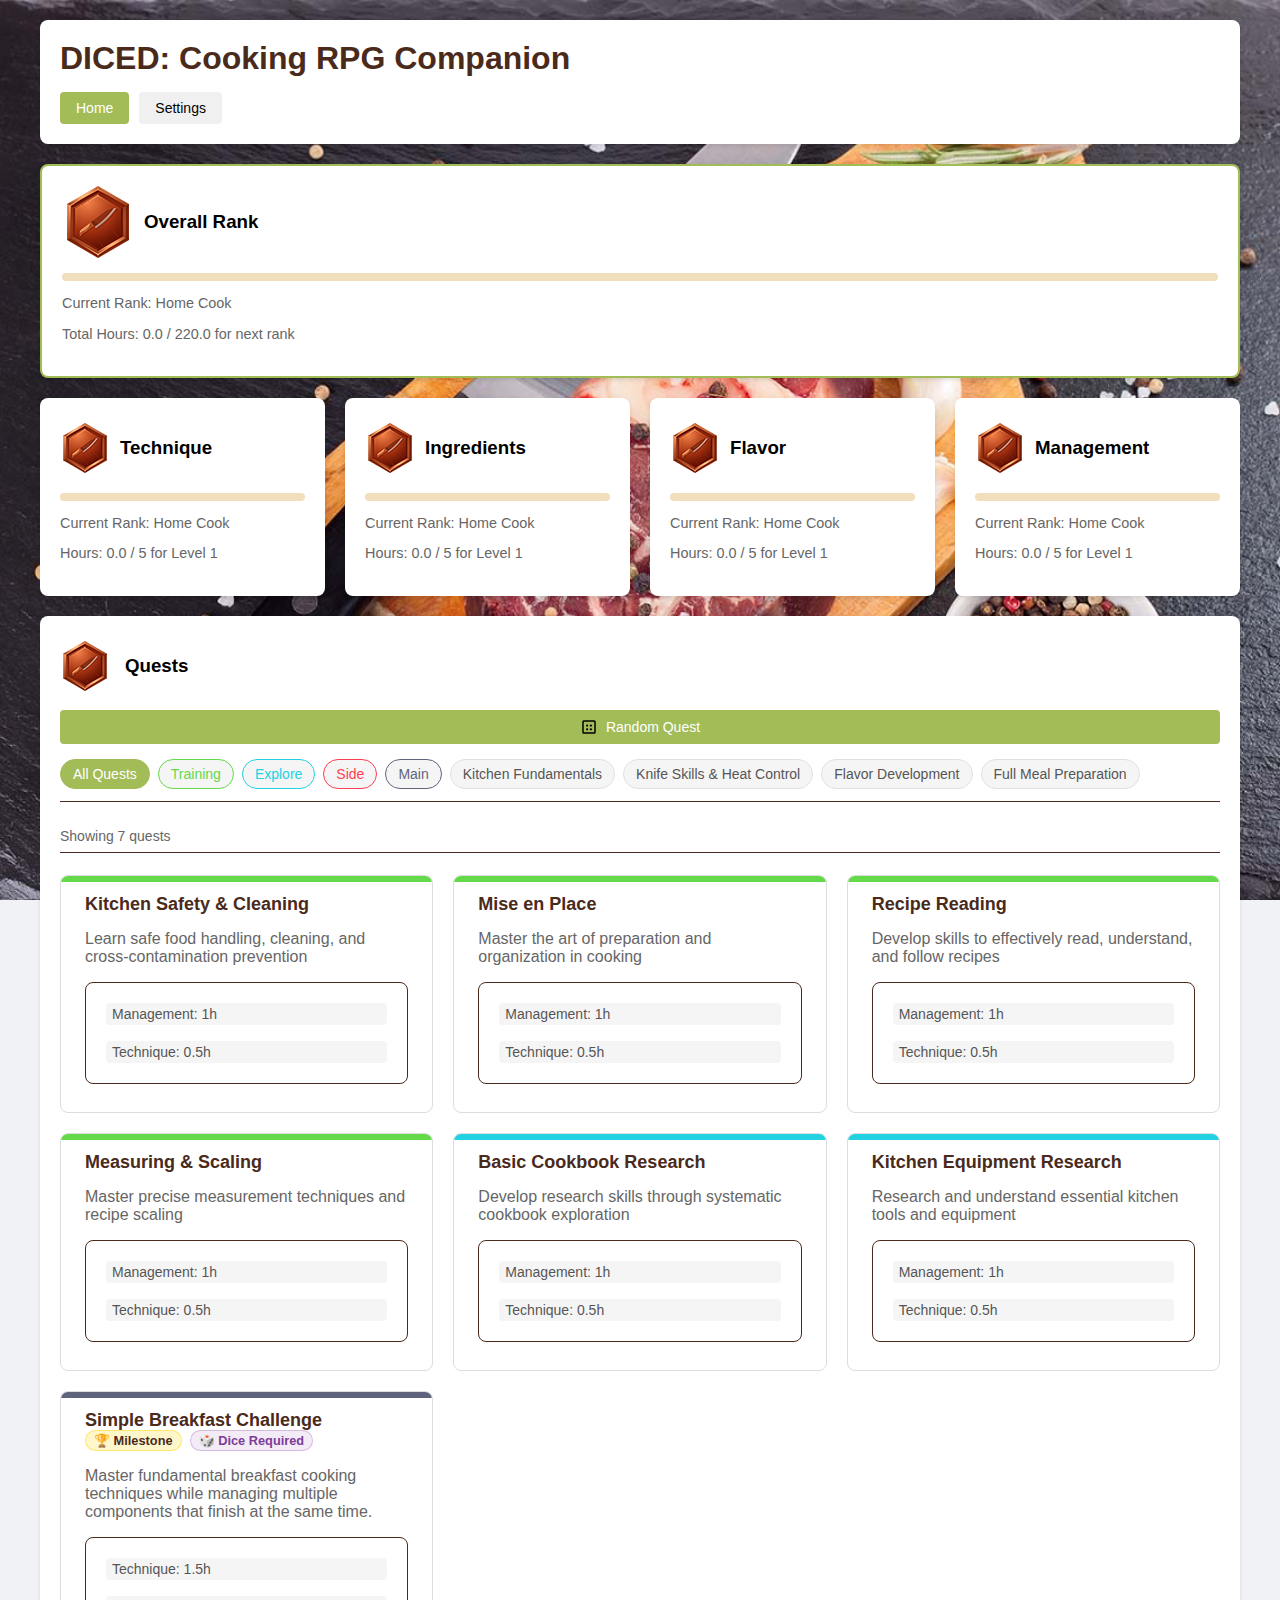
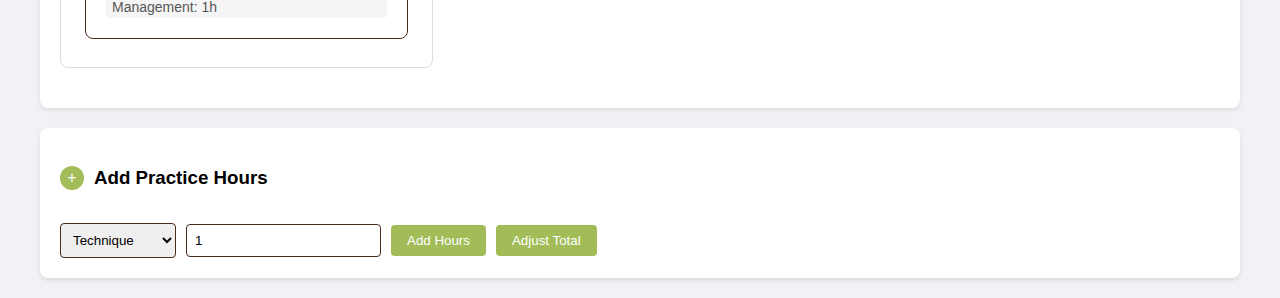
==== commit da224630: "Add files via upload" ====
--- a/index.html
+++ b/index.html
@@ -9,6 +9,7 @@
     <link rel="manifest" href="manifest.json">
     <meta name="theme-color" content="#A2BC58">
     <meta name="apple-mobile-web-app-capable" content="yes">
+    <meta name="mobile-web-app-capable" content="yes">
     <meta name="apple-mobile-web-app-status-bar-style" content="black-translucent">
 </head>
 <body>
@@ -257,6 +258,7 @@
     <!-- Services -->
     <script src="ConfigService.js"></script>
     <script src="StateService.js"></script>
+    <script src="QuestDataService.js"></script>
     <script src="QuestService.js"></script>
     <script src="NotificationService.js"></script>
     <script src="TemplateService.js"></script>
@@ -265,6 +267,7 @@
     <script src="QuestListView.js"></script>
     <script src="QuestDetailView.js"></script>
     <script src="AttributeView.js"></script>
+    <script src="SettingsView.js"></script>
     
     <!-- Controllers -->
     <script src="QuestController.js"></script>
@@ -275,19 +278,18 @@
     
     <!-- Initialize the app -->
     <script>
-        document.addEventListener('DOMContentLoaded', () => {
-            // Initialize the app controller
-            appController.initialize();
-            
-            // Add event listeners for navigation
-            document.getElementById('nav-home')?.addEventListener('click', () => {
-                router.navigate('home');
-            });
-            
-            document.getElementById('nav-settings')?.addEventListener('click', () => {
-                router.navigate('settings');
-            });
+    document.addEventListener('DOMContentLoaded', () => {
+        // Add event listeners for navigation
+        document.getElementById('nav-home')?.addEventListener('click', () => {
+            // Use capital R for Router object
+            Router.navigate('home');
         });
+        
+        document.getElementById('nav-settings')?.addEventListener('click', () => {
+            // Use capital R for Router object
+            Router.navigate('settings');
+        });
+    });
     </script>
 </body>
 </html>
--- a/new-styles.css
+++ b/new-styles.css
@@ -1,5 +1,121 @@
 /* new-styles.css */
 /* Additional styles for the enhanced multi-page application */
+
+/* Quest badge container */
+.quest-badges {
+  display: flex;
+  flex-wrap: wrap;
+  gap: 8px;
+  margin: -5px 0 8px 0;
+}
+
+/* Base styles for all badges */
+.milestone-badge-small,
+.dice-badge-small {
+  display: inline-flex;
+  align-items: center;
+  font-size: 0.8rem;
+  border-radius: 12px;
+  padding: 2px 8px;
+  font-weight: 600;
+}
+
+/* Milestone badge specific styles */
+.milestone-badge-small {
+  color: #4A2A1B;
+  background-color: rgba(255, 215, 0, 0.2);
+  border: 1px solid rgba(255, 215, 0, 0.5);
+}
+
+/* Dice badge specific styles */
+.dice-badge-small {
+  color: #7D3C98;
+  background-color: rgba(142, 68, 173, 0.1);
+  border: 1px solid rgba(142, 68, 173, 0.3);
+}
+
+/* Adjust quest item layout */
+.quest-content h4 {
+  margin-bottom: 4px;
+}
+
+.quest-content p {
+  margin-top: 8px;
+}
+
+/* Remove the old dice required styling since we've moved it */
+.dice-required {
+  display: none;
+}
+
+/* Fix for mobile menu toggle button visibility */
+.menu-toggle {
+  display: none; /* Hidden by default on desktop */
+  cursor: pointer;
+  margin-left: auto;
+  padding: 10px;
+  background-color: #A2BC58; /* Add subtle background */
+  border-radius: 4px;
+  transition: background-color 0.2s;
+}
+
+.menu-toggle:hover {
+  background-color: rgba(255, 255, 255, 0.2);
+}
+
+.menu-toggle svg {
+  fill: white;
+  width: 24px;
+  height: 24px;
+  display: block; /* Ensure SVG is displayed */
+}
+
+/* Ensure it's visible on mobile */
+@media (max-width: 768px) {
+  .menu-toggle {
+    display: flex; /* Show on mobile */
+    align-items: center;
+    justify-content: center;
+  }
+  
+  .header {
+    display: flex;
+    justify-content: space-between;
+    align-items: center;
+  }
+  
+  .main-nav {
+    display: none;
+    position: absolute;
+    top: 60px;
+    right: 20px; /* Add some margin from the edge */
+    background-color: #4A2A1B; /* Match your theme */
+    padding: 10px;
+    border-radius: 8px;
+    box-shadow: 0 2px 8px rgba(0,0,0,0.3); /* Add stronger shadow */
+    z-index: 100;
+    min-width: 150px; /* Set minimum width */
+  }
+  
+  .main-nav.open {
+    display: flex;
+    flex-direction: column;
+    animation: fadeIn 0.2s ease-out; /* Add animation */
+  }
+  
+  .main-nav .nav-button {
+    margin: 5px 0;
+    width: 100%;
+    text-align: left;
+    padding: 12px 15px; /* Larger touch target */
+  }
+  
+  /* Animation for menu appearance */
+  @keyframes fadeIn {
+    from { opacity: 0; transform: translateY(-10px); }
+    to { opacity: 1; transform: translateY(0); }
+  }
+}
 
 /* ===== Page Container Styles ===== */
 .page-container {
@@ -11,7 +127,6 @@
 .page-container.hidden {
     display: none;
 }
-
 /* ===== Navigation Styles ===== */
 .main-nav {
     display: flex;
@@ -766,7 +881,7 @@
 .breadcrumbs {
   margin: 10px 0;
   padding: 8px 15px;
-  background-color: rgba(255, 255, 255, 0.1);
+  background-color: rgba(255, 255, 255, 50);
   border-radius: 4px;
   font-size: 14px;
 }
@@ -789,20 +904,21 @@
   display: flex;
   align-items: center;
   padding: 5px 10px;
-  background-color: rgba(255, 255, 255, 0.1);
+  background-color: rgba(255, 255, 255, 50);
   border: none;
   border-radius: 4px;
   color: white;
   cursor: pointer;
+  font-color: black;
   transition: background-color 0.2s;
 }
 
 .back-nav button:hover {
-  background-color: rgba(255, 255, 255, 0.2);
+  background-color: rgba(255, 255, 255, 75);
 }
 
 .back-nav svg {
-  fill: white;
+  fill: black;
   margin-right: 5px;
 }
 
@@ -856,3 +972,170 @@
     display: none;
   }
 }
+
+/* Settings Styles */
+.settings-container {
+  max-width: 800px;
+  margin: 0 auto;
+  padding: 20px;
+}
+
+.settings-header {
+  margin-bottom: 20px;
+}
+
+.settings-header h2 {
+  color: #A2BC58;
+  border-bottom: 2px solid rgba(162, 188, 88, 0.3);
+  padding-bottom: 10px;
+}
+
+.settings-section {
+  background-color: rgba(255, 255, 255, 0.05);
+  border-radius: 8px;
+  padding: 20px;
+  margin-bottom: 20px;
+}
+
+.settings-section h3 {
+  margin-top: 0;
+  color: #A2BC58;
+  margin-bottom: 15px;
+}
+
+.settings-options {
+  display: grid;
+  grid-template-columns: 1fr;
+  gap: 15px;
+}
+
+@media (min-width: 600px) {
+  .settings-options {
+    grid-template-columns: repeat(2, 1fr);
+  }
+}
+
+.settings-option {
+  background-color: rgba(255, 255, 255, 0.05);
+  border-radius: 6px;
+  padding: 15px;
+  display: flex;
+  flex-direction: column;
+}
+
+.settings-option p {
+  margin: 10px 0 0;
+  font-size: 14px;
+  color: #bbbbbb;
+}
+
+.settings-button {
+  display: flex;
+  align-items: center;
+  justify-content: center;
+  padding: 10px 15px;
+  background-color: rgba(162, 188, 88, 0.2);
+  border: 1px solid rgba(162, 188, 88, 0.5);
+  border-radius: 4px;
+  color: white;
+  cursor: pointer;
+  transition: all 0.2s;
+}
+
+.settings-button:hover {
+  background-color: rgba(162, 188, 88, 0.3);
+}
+
+.settings-button svg {
+  fill: #A2BC58;
+  margin-right: 8px;
+}
+
+/* Danger zone */
+.danger-zone {
+  border: 1px solid rgba(255, 99, 71, 0.3);
+}
+
+.settings-button.danger {
+  background-color: rgba(255, 99, 71, 0.2);
+  border: 1px solid rgba(255, 99, 71, 0.5);
+}
+
+.settings-button.danger:hover {
+  background-color: rgba(255, 99, 71, 0.3);
+}
+
+.settings-button.danger svg {
+  fill: tomato;
+}
+
+/* About section */
+.settings-about {
+  padding: 10px;
+}
+
+.settings-info-item {
+  cursor: pointer;
+  padding: 10px;
+  border-radius: 4px;
+  transition: background-color 0.2s;
+}
+
+.settings-info-item:hover {
+  background-color: rgba(255, 255, 255, 0.05);
+}
+
+.settings-info-item h4 {
+  margin: 0;
+  color: white;
+}
+
+.settings-info-item p {
+  margin: 5px 0 0;
+  color: #bbbbbb;
+  font-size: 14px;
+}
+
+.version-details {
+  margin-top: 15px;
+  padding: 15px;
+  background-color: rgba(255, 255, 255, 0.05);
+  border-radius: 4px;
+}
+
+.version-details p {
+  margin: 5px 0;
+  color: #bbbbbb;
+}
+
+/* Add background to settings container */
+#settings-container {
+  background-color: rgba(0, 0, 0, 0.85); /* Semi-transparent dark background */
+  min-height: 100vh;
+}
+
+/* Add background to settings content */
+#settings-content {
+  background-color: rgba(40, 40, 40, 0.9); /* Darker card-style background */
+  border-radius: 8px;
+  box-shadow: 0 4px 8px rgba(0, 0, 0, 0.3);
+  margin-bottom: 20px;
+}
+
+/* Improve section styling */
+.settings-section {
+  background-color: rgba(30, 30, 30, 0.7); /* Slightly darker than the content background */
+  margin-bottom: 15px;
+}
+
+/* Make breadcrumbs more visible */
+.breadcrumbs {
+  background-color: rgba(255, 255, 255, 50);
+  padding: 10px 15px;
+}
+
+/* Fix back button styles */
+.back-nav button {
+  background-color: rgba(255, 255, 255, 50);
+  padding: 8px 12px;
+}
